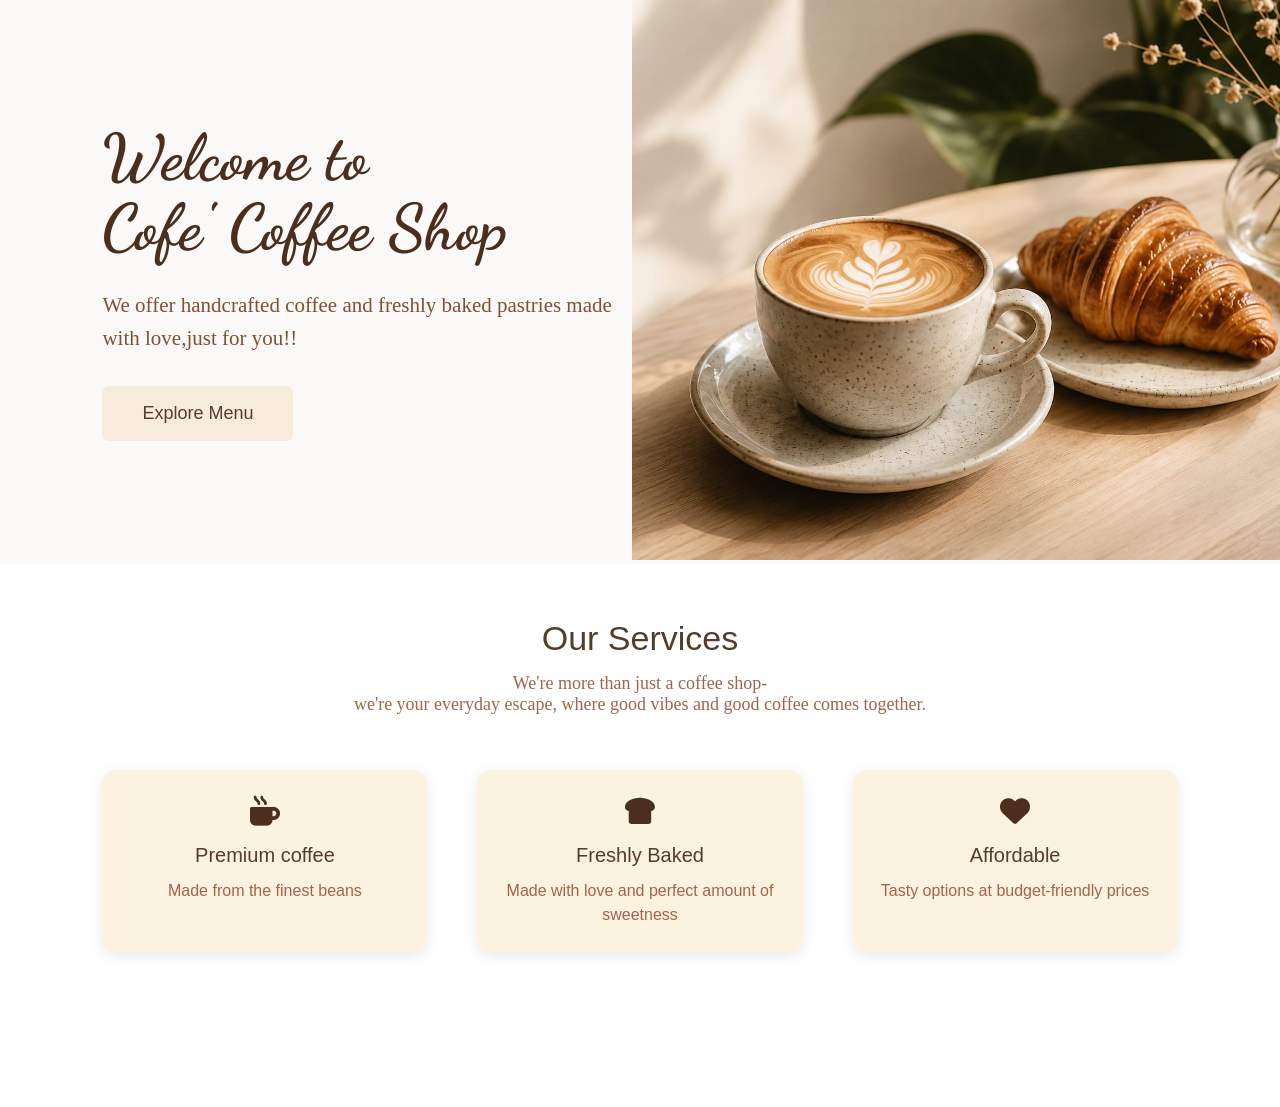
==== home/home.html @ c455d8ed "Initial commit" ====
<!DOCTYPE html>
<html lang="en">
<head>
    <meta charset="UTF-8">
    <meta name="viewport" content="width=device-width, initial-scale=1.0">
    <title>Home</title>
    <link rel="stylesheet" href="stylemenu.css">
    <link rel="stylesheet" href="https://cdnjs.cloudflare.com/ajax/libs/font-awesome/6.5.2/css/all.min.css">
    <link href="https://fonts.googleapis.com/css2?family=Dancing+Script:wght@400..700&display=swap" rel="stylesheet">
</head>
<body>
    <section class="hero">
        <div class="hero-text">
            <h1 class="slide1">Welcome to <br> Cofe' Coffee Shop</h1>
            <p class="slide2">We offer handcrafted coffee and freshly baked pastries made with love,just for you!!</p>
           <a href="menu/menu.html"><button class="slide3">Explore Menu</button></a>
        </div>
        <div class="hero-image">
            <img src="home.jpeg" alt="Coffee-cup">
        </div>
    </section>
    <section class="services">
        <h2 class="slide1"> Our Services</h2>
        <p class="slide2"> 
            We're more than just a coffee shop- <br>we're your everyday escape, where good vibes and good coffee comes together.
        </p>
        <div class="service-container">
            <div class="service">
                <div class="icon"><i class="fa fa-mug-hot"></i></div>
                <h3> Premium coffee</h3>
                <p>
                    Made from the finest beans
                </p>
            </div>
            <div class="service">
                <div class="icon"> <i class="fa fa-bread-slice"></i></div>
                <h3> Freshly Baked</h3>
                <p>
                   Made with love and perfect amount of sweetness
                </p>
            </div>
            <div class="service">
                <div class="icon"><i class="fa-solid fa-heart"></i></div>
                <h3> Affordable </h3>
                <p>
                    Tasty options at budget-friendly prices
                </p>
            </div>
        </div>
    </section>
    <script src="script.js"></script>
    <footer class="footer"></footer>
</body>
</html>
---- home/stylemenu.css ----
*{
    margin: 0;
    padding: 0;
    box-sizing: border-box;
}
body{
    font-family: Arial, sans-serif;
    color: #b9c7da;
}
.hero{
    min-height: 560px;
    display: flex;
    align-items: center;
    padding-left: 8%;
    background: #faf9f7;
}
.hero-text{
    width: 45%;
}
.hero-text h1{
    font-size: 64px;
    line-height: 1.1;
    margin-bottom: 25px;
    font-family: 'Dancing Script',cursive;
    color: #4b2e1e;
}
.hero-text p{
    font-size: 21px;
    line-height: 1.6;
    margin-bottom: 30px;
    color:#854f33;
    font-family: 'Comorant Garamond',serif;
}
button{
    background:  rgb(247, 235, 219);
    color: #573c2a;
    border:none;
    padding: 17px 40px;
    font-size: 18px;
    border-radius: 7px;
    cursor: pointer;
    border-color: #a3644b;
}
.hero-image{
    width: 55%;
}
.hero-image img{
    width:100% ;
    height: 560px;
    object-fit: cover;
}
.services{
    text-align: center;
    padding: 55px 8%;
    margin: bottom 150px; ;
}
.services h2,h3{
    font-size: 34px;
    margin-bottom: 15px;
    color: #573c2a;
    font-weight: lighter;
}
.services > p{
    color:#a3644b;
    font-size: 18px;
    margin-bottom: 55px;
    font-family: 'Comorant Garamond',serif;
}
.service-container{
    display: flex;
    justify-content: space-between;
    gap: 50px;
}
.service{
    flex: 1;
    background: rgb(252, 242, 224);
    padding: 25px;
    border-radius: 15px;
    box-shadow: 0 4px 15px rgba(0,0,0,0.09);
    transition: 0.3s ease
}
.icon{
    font-size: 30px;
    margin-bottom: 15px;
    color: #4b2e1e;
}
.service h3{
    font-size: 20px;
    margin-bottom: 12px;
}
.service p{
    color: #a3644b;
    line-height: 1.5;
}
.service {
    opacity: 0;
    transform: translateY(40px);
    transition: all 0.6s ease;
}
.service.show {
    opacity: 1;
    transform: translateY(0);
}
.service:nth-child(1) { transition-delay: 0.2s; }
.service:nth-child(2) { transition-delay: 0.4s; }
.service:nth-child(3) { transition-delay: 0.6s; }
.hero-text h1,
.hero-text p,
.hero-text button {
  opacity: 0;
}


.slide1 {
  animation: slideUp 0.6s ease forwards;
  animation-delay: 0.2s;
}

.slide2 {
  animation: slideUp 0.6s ease forwards;
  animation-delay: 0.5s;
}

.slide3 {
  animation: slideUp 0.6s ease forwards;
  animation-delay: 0.8s;
}


@keyframes slideUp {
  from {
    opacity: 0;
    transform: translateY(40px);
  }
  to {
    opacity: 1;
    transform: translateY(0);
  }
}
.footer {
    height: 100px;
    background:white;
  }
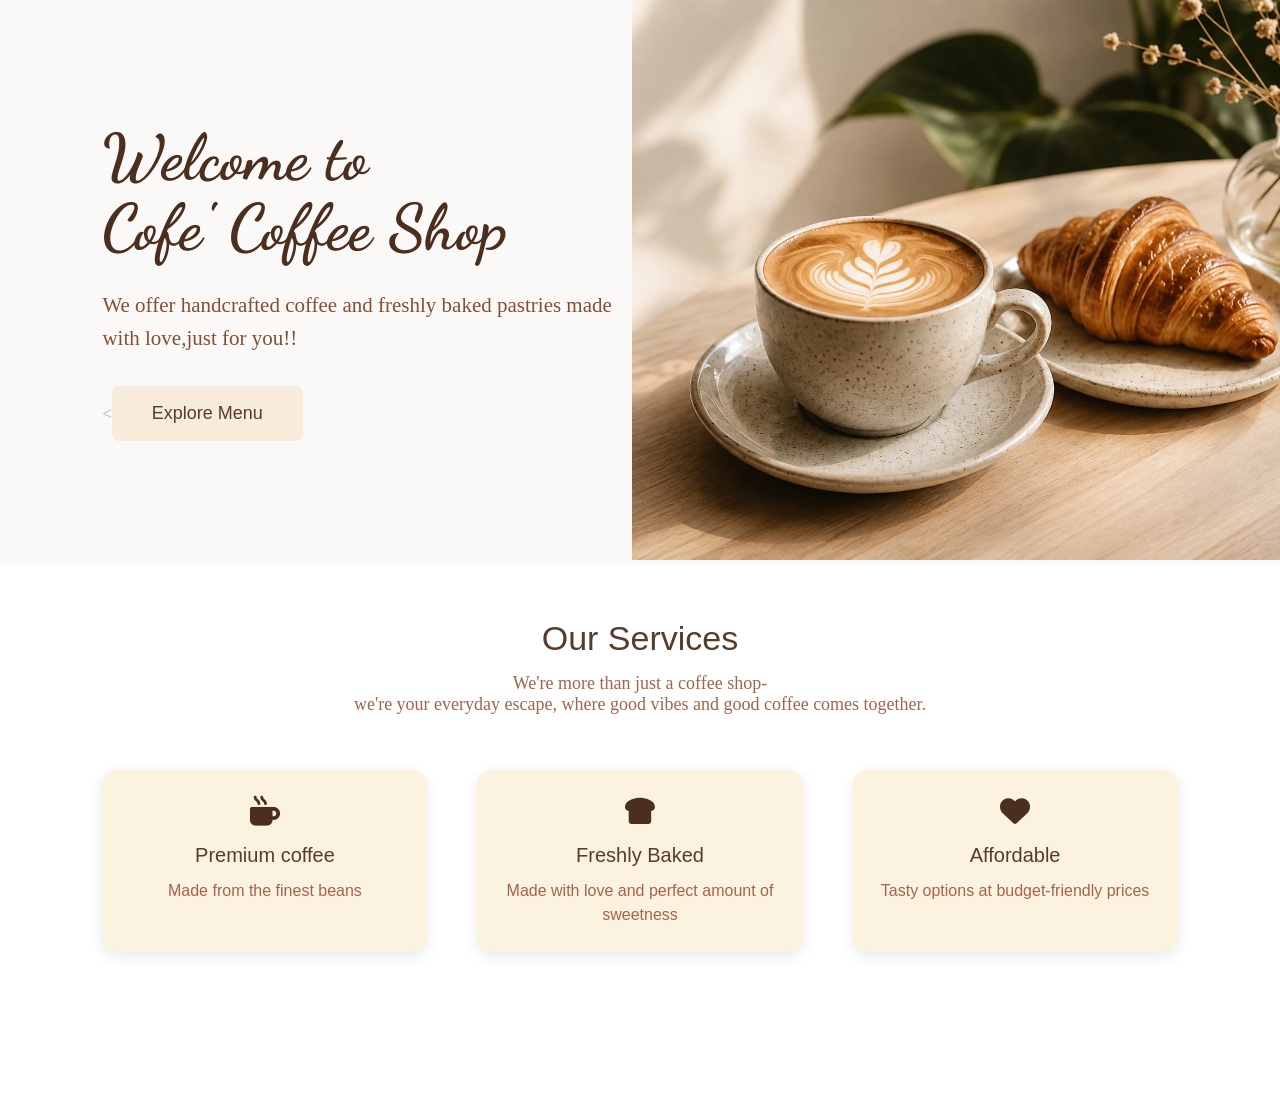
==== commit dddd0a40: "Update home.html btn" ====
--- a/home/home.html
+++ b/home/home.html
@@ -13,7 +13,7 @@
         <div class="hero-text">
             <h1 class="slide1">Welcome to <br> Cofe' Coffee Shop</h1>
             <p class="slide2">We offer handcrafted coffee and freshly baked pastries made with love,just for you!!</p>
-           <a href="menu/menu.html"><button class="slide3">Explore Menu</button></a>
+           <<button class="slide3" onclick="window.location.href='menu/menu.html'">Explore Menu</button>
         </div>
         <div class="hero-image">
             <img src="home.jpeg" alt="Coffee-cup">
@@ -51,4 +51,4 @@
     <script src="script.js"></script>
     <footer class="footer"></footer>
 </body>
-</html>+</html>
